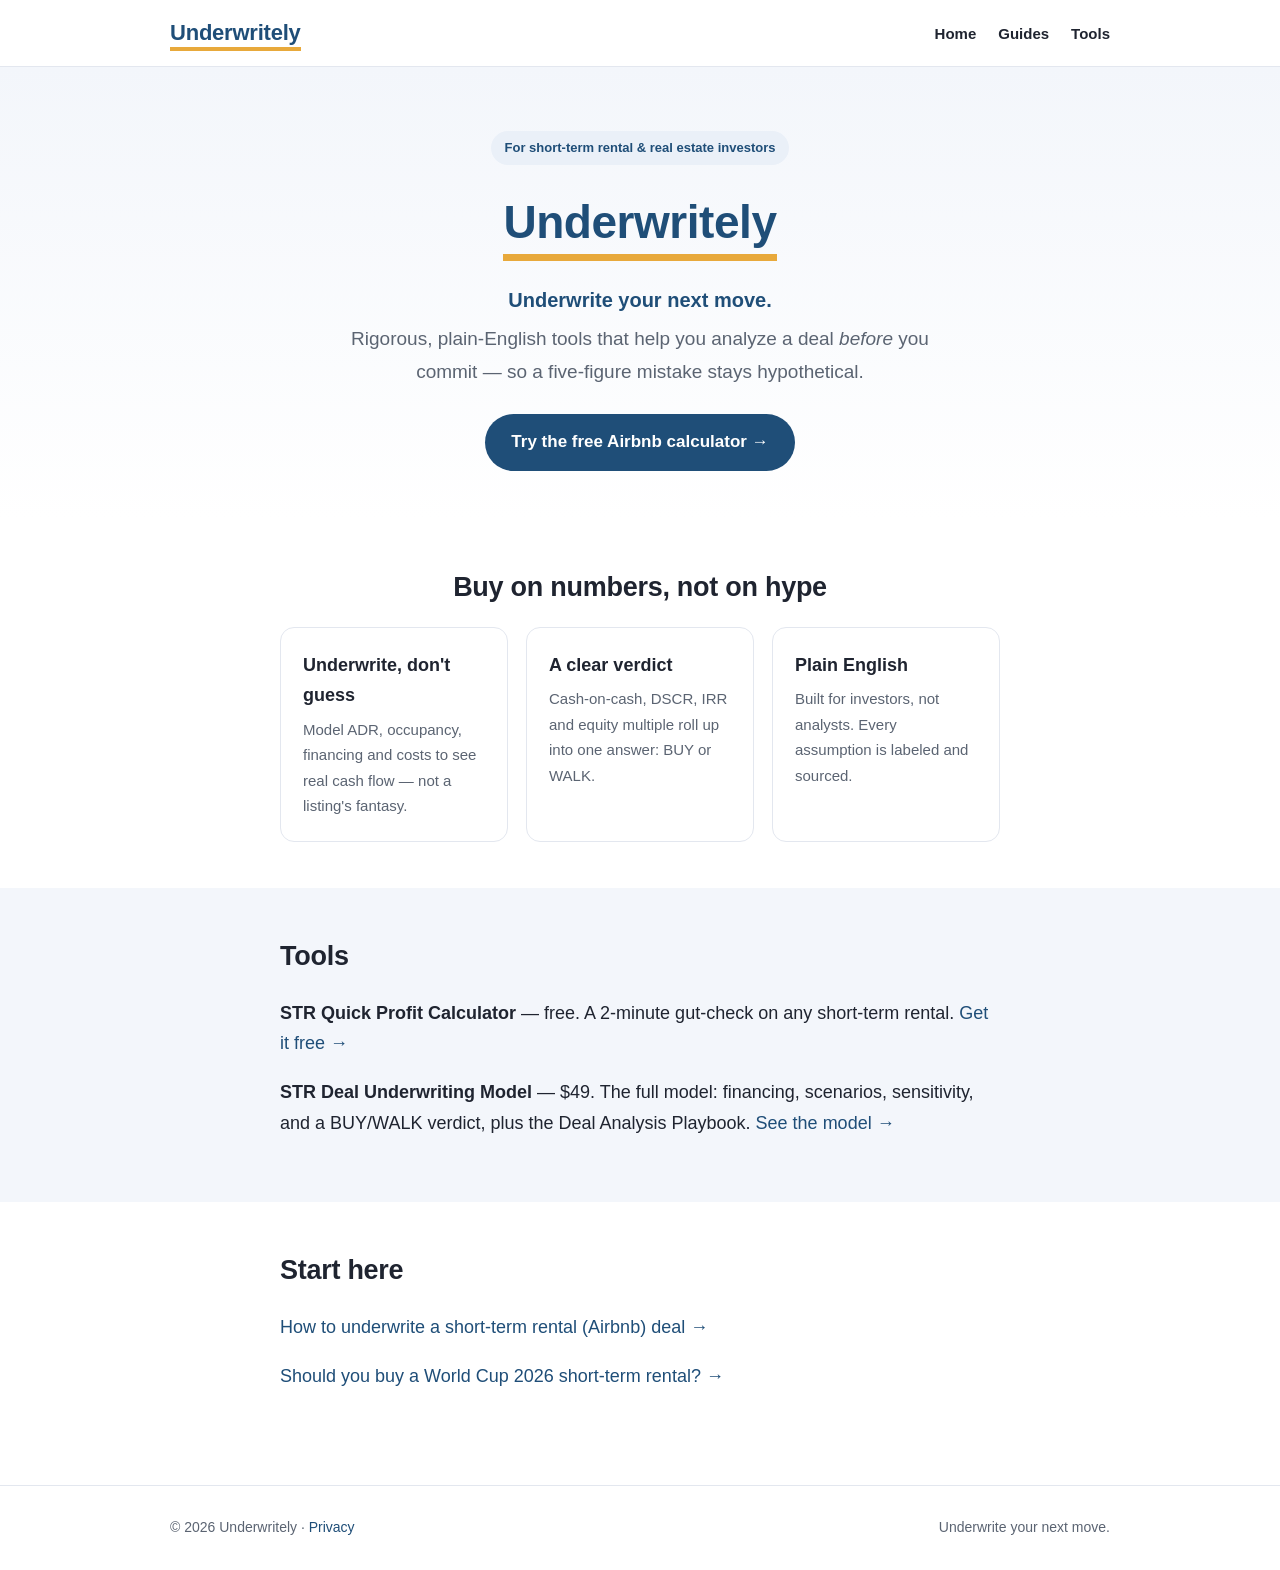
==== index.html @ 03f7e379 "Launch Underwritely site: homepage, 2 STR guides, privacy policy Co-Authored-By: Claude Opus 4.8 <no" ====
<!doctype html>
<html lang="en">
<head>
<meta charset="utf-8">
<meta name="viewport" content="width=device-width,initial-scale=1">
<title>Underwritely — Underwrite Your Next Real Estate Move</title>
<meta name="description" content="Rigorous, plain-English tools that help investors underwrite short-term rental (Airbnb) and real estate deals before they commit — and avoid five-figure mistakes.">
<link rel="canonical" href="https://underwritely.github.io/">
<meta property="og:type" content="website">
<meta property="og:title" content="Underwritely — Underwrite your next move.">
<meta property="og:description" content="Decision-grade analysis tools for short-term rental and real estate investors.">
<meta property="og:url" content="https://underwritely.github.io/">
<meta name="twitter:card" content="summary_large_image">
<link rel="stylesheet" href="assets/style.css">
<script type="application/ld+json">
{"@context":"https://schema.org","@type":"Organization","name":"Underwritely",
"url":"https://underwritely.github.io/","slogan":"Underwrite your next move.",
"description":"Decision-grade analysis tools for short-term rental and real estate investors."}
</script>
</head>
<body>
<header class="site"><div class="wrap">
  <a href="index.html"><span class="brandmark">Underwritely</span></a>
  <nav><a href="index.html">Home</a><a href="#guides">Guides</a><a href="#tools">Tools</a></nav>
</div></header>

<div class="hero"><div class="wrap">
  <span class="pill">For short-term rental & real estate investors</span>
  <div><span class="brandmark">Underwritely</span></div>
  <p class="tag">Underwrite your next move.</p>
  <p class="lead">Rigorous, plain-English tools that help you analyze a deal <em>before</em> you commit — so a five-figure mistake stays hypothetical.</p>
  <a class="btn" href="https://underwritely.gumroad.com/l/STRQuickProfitCalculator">Try the free Airbnb calculator →</a>
</div></div>

<section><div class="wrap">
  <h2 class="center">Buy on numbers, not on hype</h2>
  <div class="grid">
    <div class="card"><h3>Underwrite, don't guess</h3><p>Model ADR, occupancy, financing and costs to see real cash flow — not a listing's fantasy.</p></div>
    <div class="card"><h3>A clear verdict</h3><p>Cash-on-cash, DSCR, IRR and equity multiple roll up into one answer: BUY or WALK.</p></div>
    <div class="card"><h3>Plain English</h3><p>Built for investors, not analysts. Every assumption is labeled and sourced.</p></div>
  </div>
</div></section>

<section id="tools" style="background:var(--soft)"><div class="wrap">
  <h2>Tools</h2>
  <p><strong>STR Quick Profit Calculator</strong> — free. A 2-minute gut-check on any short-term rental. <a href="https://underwritely.gumroad.com/l/STRQuickProfitCalculator">Get it free →</a></p>
  <p><strong>STR Deal Underwriting Model</strong> — $49. The full model: financing, scenarios, sensitivity, and a BUY/WALK verdict, plus the Deal Analysis Playbook. <a href="https://underwritely.gumroad.com/l/STRDealUnderwritingModel">See the model →</a></p>
</div></section>

<section id="guides"><div class="wrap">
  <h2>Start here</h2>
  <p><a href="blog/how-to-underwrite-a-short-term-rental.html">How to underwrite a short-term rental (Airbnb) deal →</a></p>
  <p><a href="blog/should-you-buy-a-world-cup-2026-str.html">Should you buy a World Cup 2026 short-term rental? →</a></p>
</div></section>

<footer class="site"><div class="wrap">
  <span>© 2026 Underwritely · <a href="privacy.html">Privacy</a></span>
  <span>Underwrite your next move.</span>
</div></footer>
</body>
</html>
---- assets/style.css ----
:root{
  --navy:#1F4E78; --navy-dark:#163A5A; --gold:#E8A93B; --ink:#1F2430;
  --muted:#5B6472; --line:#E3E7EF; --bg:#FFFFFF; --soft:#F3F6FB;
  --radius:14px; --wrap:760px;
}
*{box-sizing:border-box}
html{scroll-behavior:smooth}
body{margin:0;color:var(--ink);background:var(--bg);
  font-family:-apple-system,BlinkMacSystemFont,"Segoe UI","Helvetica Neue",Arial,sans-serif;
  line-height:1.7;font-size:18px;-webkit-font-smoothing:antialiased}
a{color:var(--navy);text-decoration:none}
a:hover{text-decoration:underline}
.wrap{max-width:var(--wrap);margin:0 auto;padding:0 20px}
header.site{border-bottom:1px solid var(--line);background:#fff;position:sticky;top:0;z-index:10}
header.site .wrap{display:flex;align-items:center;justify-content:space-between;height:66px;max-width:980px}
header.site img{height:38px;display:block}
.brandmark{font-weight:800;font-size:22px;color:var(--navy);letter-spacing:-.01em;border-bottom:4px solid var(--gold);padding-bottom:2px}
nav a{color:var(--ink);font-weight:600;font-size:15px;margin-left:22px}
.hero{background:linear-gradient(180deg,var(--soft),#fff);padding:64px 0 48px;text-align:center}
.hero .brandmark{font-size:46px;border-bottom-width:7px;padding-bottom:6px}
.hero p.tag{font-size:20px;color:var(--navy);font-weight:600;margin:22px 0 6px}
.hero p.lead{font-size:19px;color:var(--muted);max-width:620px;margin:0 auto 26px}
.btn{display:inline-block;background:var(--navy);color:#fff;font-weight:700;padding:14px 26px;border-radius:999px;font-size:17px}
.btn:hover{background:var(--navy-dark);text-decoration:none}
.btn.gold{background:var(--gold);color:var(--navy)}
.pill{display:inline-block;background:#EAF0F8;color:var(--navy);font-weight:700;font-size:13px;padding:6px 14px;border-radius:999px;margin-bottom:18px}
section{padding:46px 0}
h2{font-size:27px;letter-spacing:-.01em;margin:0 0 16px}
h3{font-size:20px;margin:26px 0 8px}
.grid{display:grid;grid-template-columns:repeat(3,1fr);gap:18px;margin-top:8px}
.card{border:1px solid var(--line);border-radius:var(--radius);padding:22px;background:#fff}
.card h3{margin:0 0 6px;font-size:18px}
.card p{margin:0;color:var(--muted);font-size:15px}
.center{text-align:center}
table{border-collapse:collapse;width:100%;margin:18px 0;font-size:16px}
th,td{border:1px solid var(--line);padding:10px 12px;text-align:left;vertical-align:top}
th{background:var(--soft)}
blockquote{border-left:4px solid var(--gold);margin:20px 0;padding:6px 18px;color:var(--muted);background:var(--soft)}
.cta{background:var(--soft);border:1px solid var(--line);border-radius:var(--radius);padding:30px;text-align:center;margin:34px 0}
.cta h2{margin-top:0}
article.post{padding:40px 0 10px}
article.post h1{font-size:33px;line-height:1.22;letter-spacing:-.02em;margin:0 0 10px}
.meta{color:var(--muted);font-size:15px;margin-bottom:26px}
article.post p,article.post li{font-size:18px}
article.post ul,article.post ol{padding-left:22px}
footer.site{border-top:1px solid var(--line);color:var(--muted);font-size:14px;padding:30px 0;margin-top:30px}
footer.site .wrap{max-width:980px;display:flex;justify-content:space-between;flex-wrap:wrap;gap:10px}
@media(max-width:680px){.hero .brandmark{font-size:34px}.grid{grid-template-columns:1fr}body{font-size:17px}nav a{margin-left:14px;font-size:14px}}
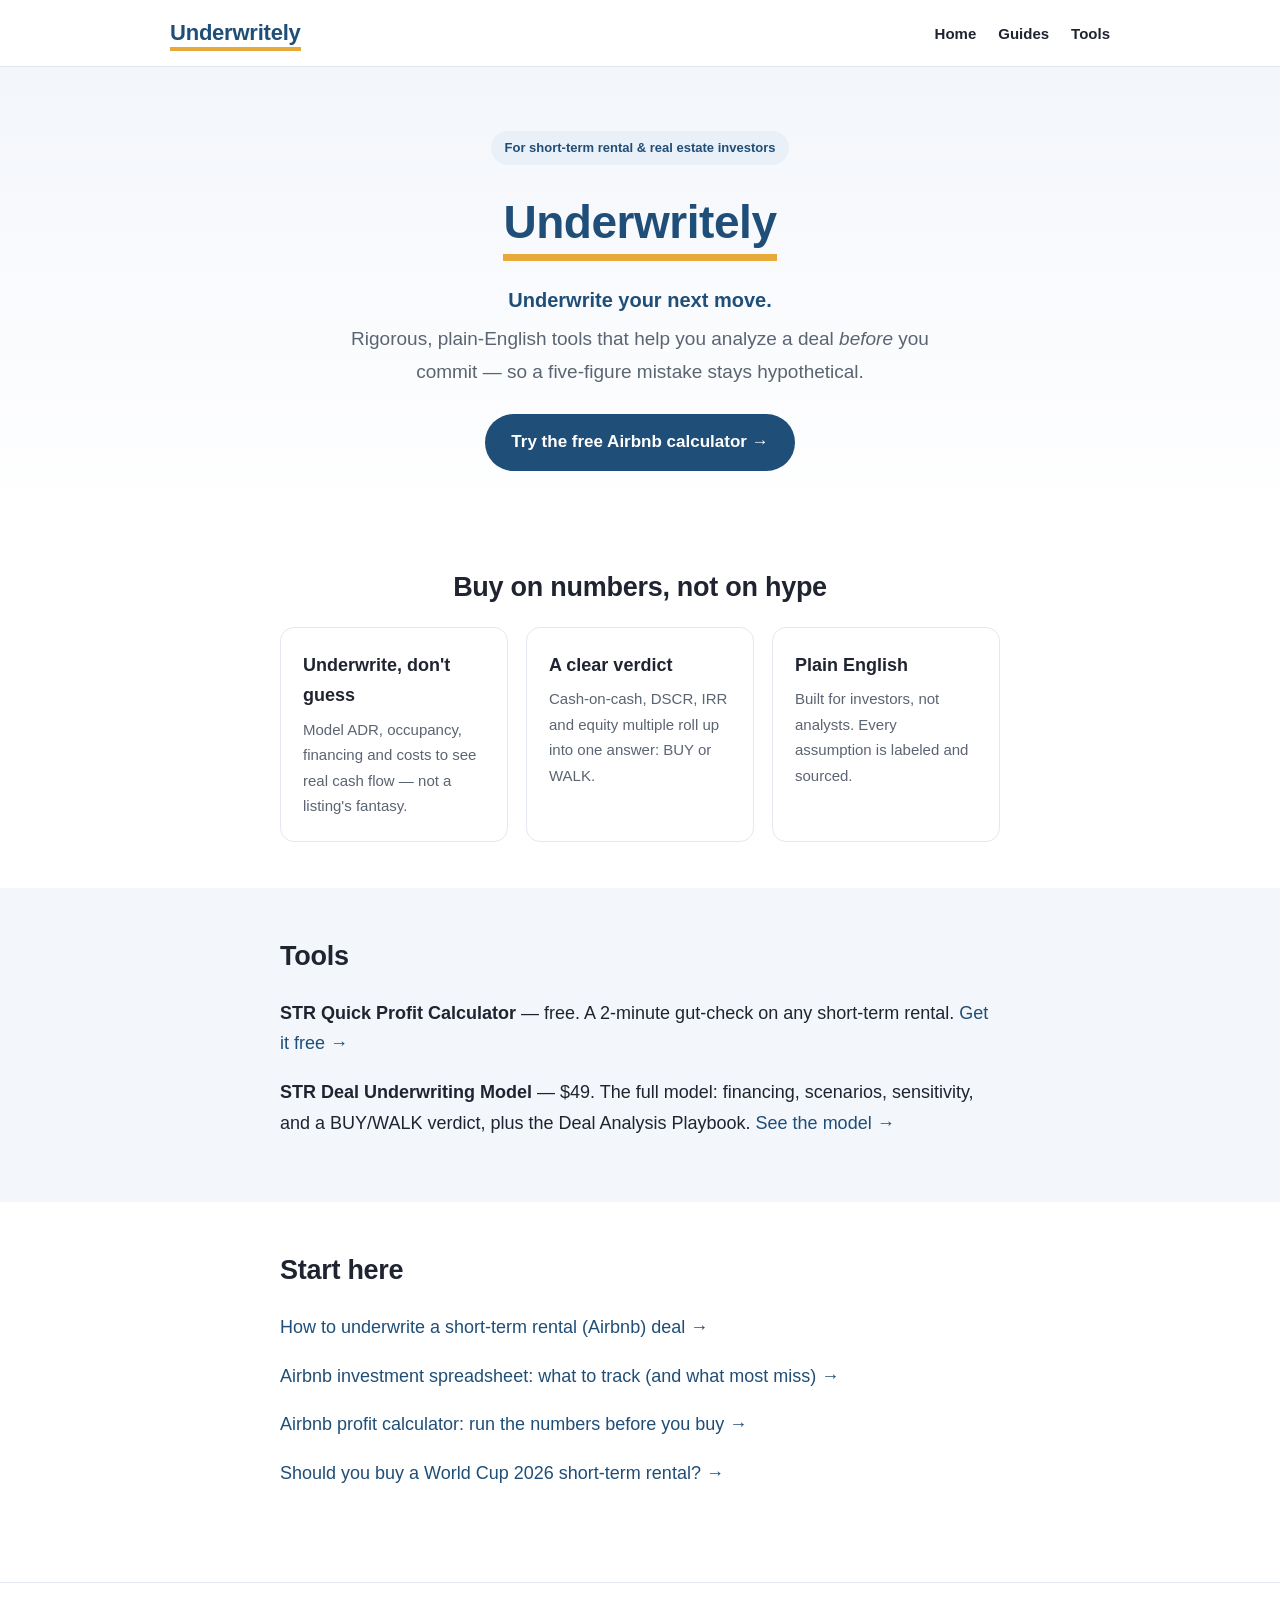
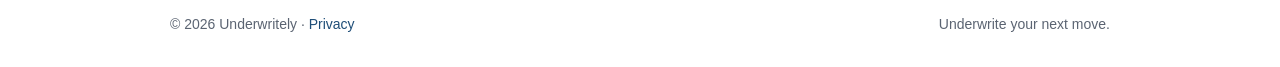
==== commit d99e1d0b: "Add 2 SEO guides: Airbnb investment spreadsheet + profit calculator" ====
--- a/index.html
+++ b/index.html
@@ -1,6 +1,7 @@
 <!doctype html>
 <html lang="en">
 <head>
+<meta name="p:domain_verify" content="285584bf2286c1b58783ba7874ae3edc"/>
 <meta charset="utf-8">
 <meta name="viewport" content="width=device-width,initial-scale=1">
 <title>Underwritely — Underwrite Your Next Real Estate Move</title>
@@ -50,6 +51,8 @@
 <section id="guides"><div class="wrap">
   <h2>Start here</h2>
   <p><a href="blog/how-to-underwrite-a-short-term-rental.html">How to underwrite a short-term rental (Airbnb) deal →</a></p>
+  <p><a href="blog/airbnb-investment-spreadsheet-what-to-track.html">Airbnb investment spreadsheet: what to track (and what most miss) →</a></p>
+  <p><a href="blog/airbnb-profit-calculator.html">Airbnb profit calculator: run the numbers before you buy →</a></p>
   <p><a href="blog/should-you-buy-a-world-cup-2026-str.html">Should you buy a World Cup 2026 short-term rental? →</a></p>
 </div></section>
 
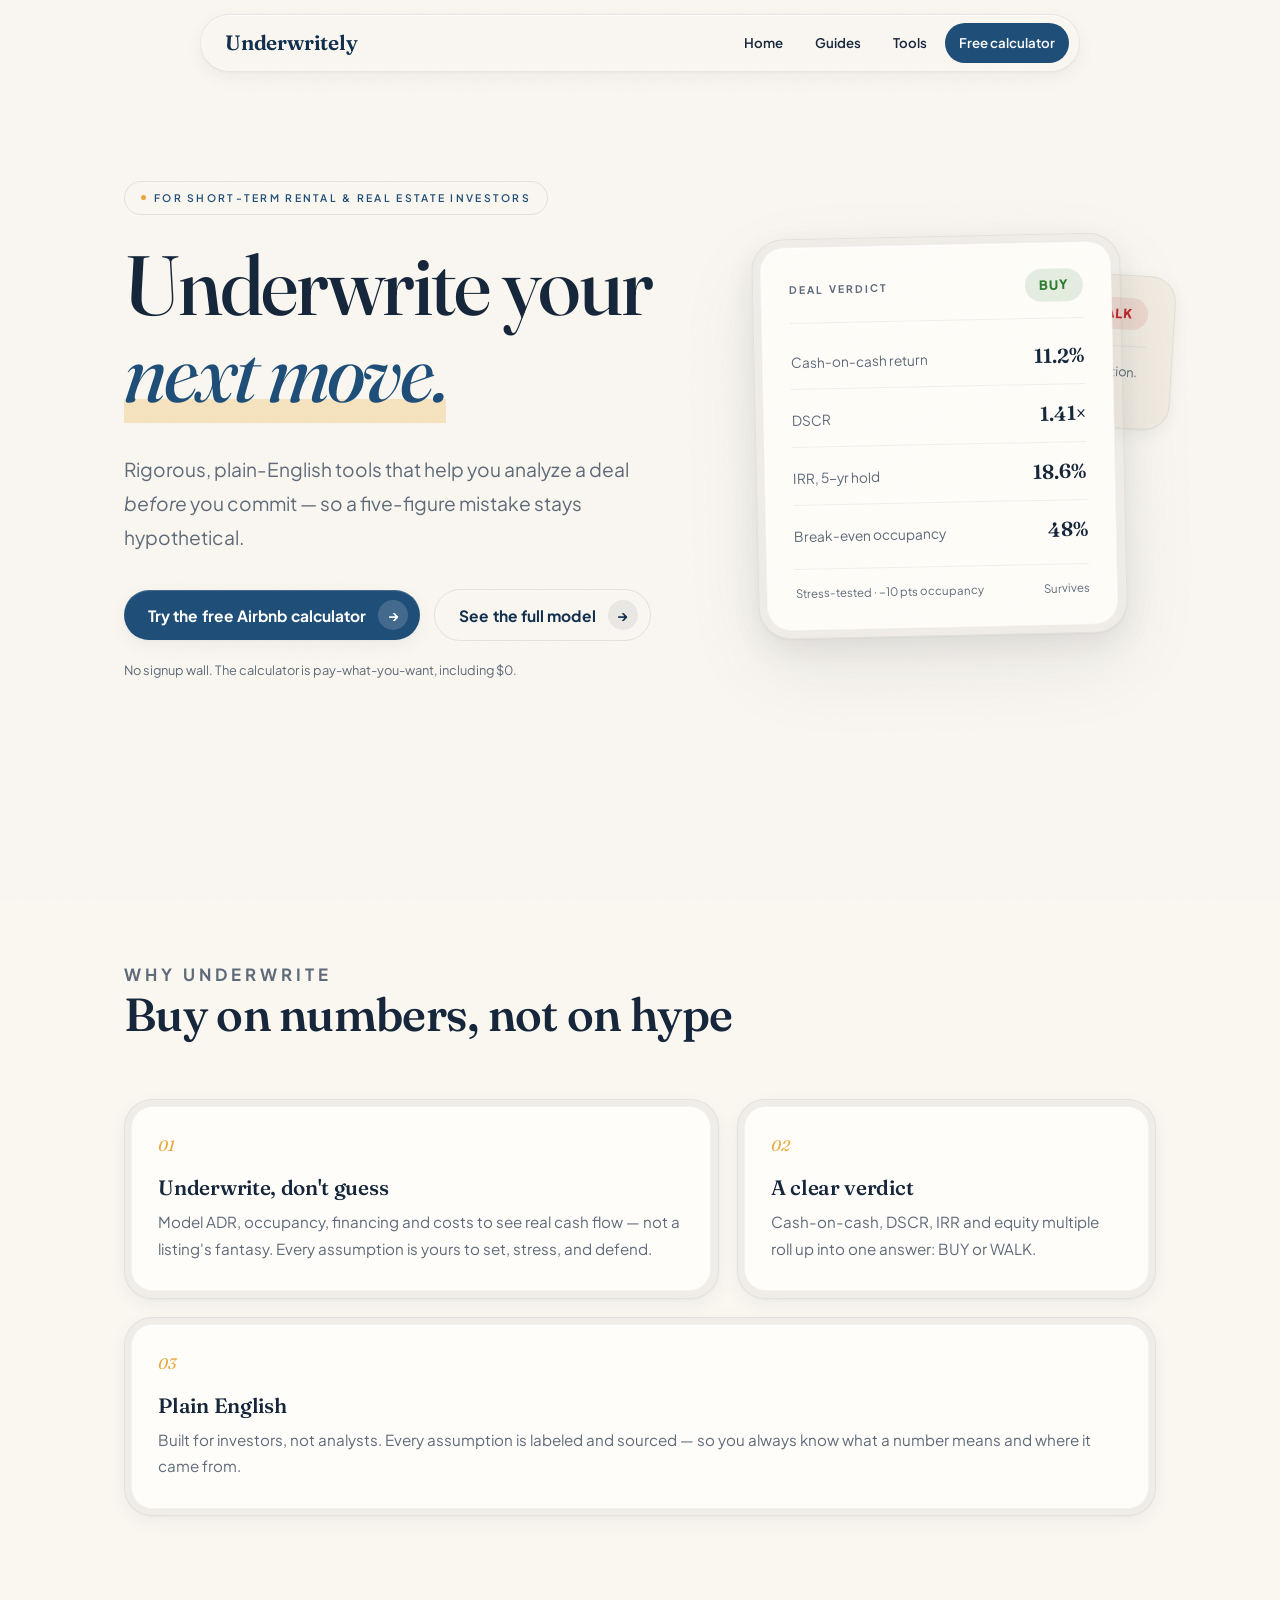
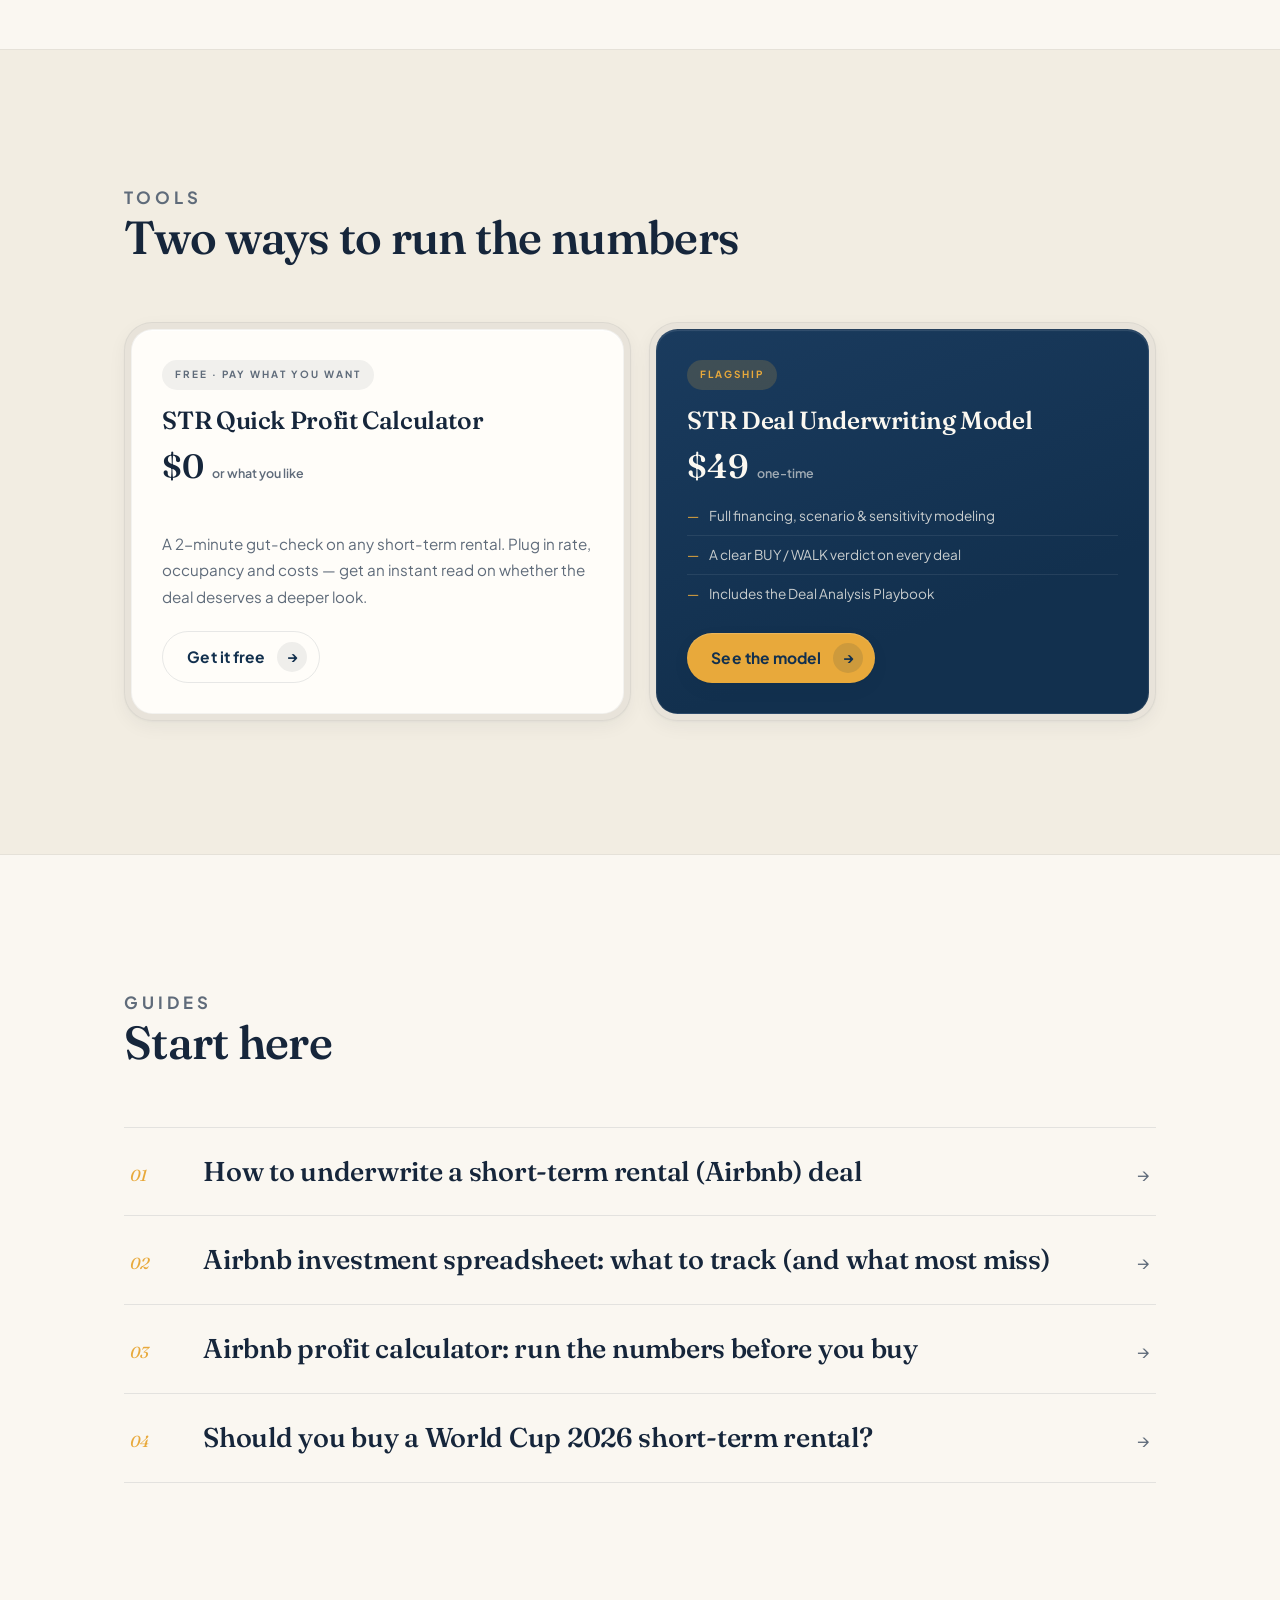
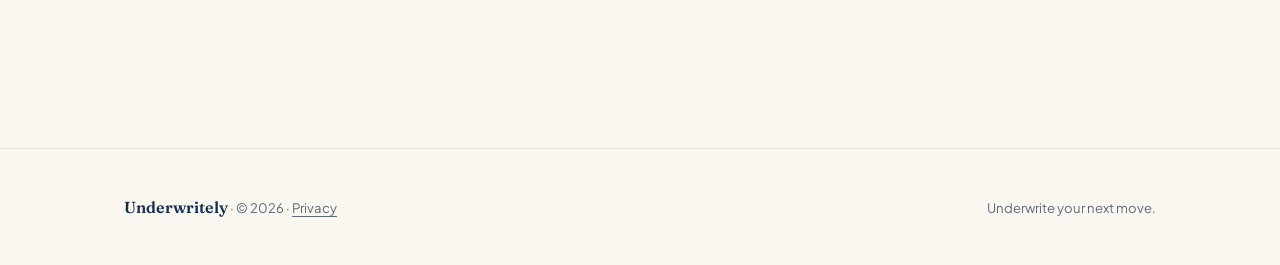
==== commit a67487ff: "feat: redesign site with editorial luxury design system - Rewrite shared stylesheet: Fraunces/Plus J" ====
--- a/index.html
+++ b/index.html
@@ -12,7 +12,11 @@
 <meta property="og:description" content="Decision-grade analysis tools for short-term rental and real estate investors.">
 <meta property="og:url" content="https://underwritely.github.io/">
 <meta name="twitter:card" content="summary_large_image">
+<link rel="preconnect" href="https://fonts.googleapis.com">
+<link rel="preconnect" href="https://fonts.gstatic.com" crossorigin>
+<link href="https://fonts.googleapis.com/css2?family=Fraunces:ital,opsz,wght@0,9..144,400..700;1,9..144,400..700&family=Plus+Jakarta+Sans:wght@400..800&display=swap" rel="stylesheet">
 <link rel="stylesheet" href="assets/style.css">
+<script>document.documentElement.classList.add('js')</script>
 <script type="application/ld+json">
 {"@context":"https://schema.org","@type":"Organization","name":"Underwritely",
 "url":"https://underwritely.github.io/","slogan":"Underwrite your next move.",
@@ -22,43 +26,146 @@
 <body>
 <header class="site"><div class="wrap">
   <a href="index.html"><span class="brandmark">Underwritely</span></a>
-  <nav><a href="index.html">Home</a><a href="#guides">Guides</a><a href="#tools">Tools</a></nav>
+  <nav>
+    <a href="index.html">Home</a>
+    <a href="#guides">Guides</a>
+    <a href="#tools">Tools</a>
+    <a class="nav-cta" href="https://underwritely.gumroad.com/l/STRQuickProfitCalculator">Free calculator</a>
+  </nav>
 </div></header>
 
-<div class="hero"><div class="wrap">
-  <span class="pill">For short-term rental & real estate investors</span>
-  <div><span class="brandmark">Underwritely</span></div>
-  <p class="tag">Underwrite your next move.</p>
-  <p class="lead">Rigorous, plain-English tools that help you analyze a deal <em>before</em> you commit — so a five-figure mistake stays hypothetical.</p>
-  <a class="btn" href="https://underwritely.gumroad.com/l/STRQuickProfitCalculator">Try the free Airbnb calculator →</a>
-</div></div>
+<main>
+<section class="hero" aria-labelledby="hero-heading"><div class="wrap">
+  <div class="hero-split">
+    <div>
+      <span class="pill reveal">For short-term rental &amp; real estate investors</span>
+      <h1 id="hero-heading" class="reveal" style="--reveal-delay:.08s">Underwrite your <span class="accent">next move.</span></h1>
+      <p class="lead reveal" style="--reveal-delay:.16s">Rigorous, plain-English tools that help you analyze a deal <em>before</em> you commit — so a five-figure mistake stays hypothetical.</p>
+      <div class="hero-actions reveal" style="--reveal-delay:.24s">
+        <a class="btn" href="https://underwritely.gumroad.com/l/STRQuickProfitCalculator">Try the free Airbnb calculator <span class="btn-ico">→</span></a>
+        <a class="btn ghost" href="https://underwritely.gumroad.com/l/STRDealUnderwritingModel">See the full model <span class="btn-ico">→</span></a>
+      </div>
+      <p class="hero-note reveal" style="--reveal-delay:.3s">No signup wall. The calculator is pay-what-you-want, including $0.</p>
+    </div>
 
-<section><div class="wrap">
-  <h2 class="center">Buy on numbers, not on hype</h2>
-  <div class="grid">
-    <div class="card"><h3>Underwrite, don't guess</h3><p>Model ADR, occupancy, financing and costs to see real cash flow — not a listing's fantasy.</p></div>
-    <div class="card"><h3>A clear verdict</h3><p>Cash-on-cash, DSCR, IRR and equity multiple roll up into one answer: BUY or WALK.</p></div>
-    <div class="card"><h3>Plain English</h3><p>Built for investors, not analysts. Every assumption is labeled and sourced.</p></div>
+    <div class="verdict-stack reveal" style="--reveal-delay:.2s" aria-hidden="true">
+      <div class="verdict-back">
+        <div class="verdict-head"><span>Deal Verdict</span><span class="verdict-chip">WALK</span></div>
+        <p style="margin:14px 0 0">Break-even occupancy above projection. Margin of safety: none.</p>
+      </div>
+      <div class="shell verdict-shell"><div class="core verdict-card">
+        <div class="verdict-head"><span>Deal Verdict</span><span class="verdict-chip">BUY</span></div>
+        <ul class="verdict-metrics">
+          <li><span>Cash-on-cash return</span><strong>11.2%</strong></li>
+          <li><span>DSCR</span><strong>1.41×</strong></li>
+          <li><span>IRR, 5-yr hold</span><strong>18.6%</strong></li>
+          <li><span>Break-even occupancy</span><strong>48%</strong></li>
+        </ul>
+        <div class="verdict-foot"><span>Stress-tested · −10 pts occupancy</span><span>Survives</span></div>
+      </div></div>
+    </div>
   </div>
 </div></section>
 
-<section id="tools" style="background:var(--soft)"><div class="wrap">
-  <h2>Tools</h2>
-  <p><strong>STR Quick Profit Calculator</strong> — free. A 2-minute gut-check on any short-term rental. <a href="https://underwritely.gumroad.com/l/STRQuickProfitCalculator">Get it free →</a></p>
-  <p><strong>STR Deal Underwriting Model</strong> — $49. The full model: financing, scenarios, sensitivity, and a BUY/WALK verdict, plus the Deal Analysis Playbook. <a href="https://underwritely.gumroad.com/l/STRDealUnderwritingModel">See the model →</a></p>
+<section aria-labelledby="why-heading"><div class="wrap">
+  <div class="section-head reveal">
+    <p class="kicker">Why underwrite</p>
+    <h2 id="why-heading">Buy on numbers, not on hype</h2>
+  </div>
+  <div class="grid">
+    <div class="card span-7 reveal"><div class="card-core">
+      <span class="card-no">01</span>
+      <h3>Underwrite, don't guess</h3>
+      <p>Model ADR, occupancy, financing and costs to see real cash flow — not a listing's fantasy. Every assumption is yours to set, stress, and defend.</p>
+    </div></div>
+    <div class="card span-5 reveal" style="--reveal-delay:.1s"><div class="card-core">
+      <span class="card-no">02</span>
+      <h3>A clear verdict</h3>
+      <p>Cash-on-cash, DSCR, IRR and equity multiple roll up into one answer: BUY or WALK.</p>
+    </div></div>
+    <div class="card span-12 reveal" style="--reveal-delay:.15s"><div class="card-core">
+      <span class="card-no">03</span>
+      <h3>Plain English</h3>
+      <p>Built for investors, not analysts. Every assumption is labeled and sourced — so you always know what a number means and where it came from.</p>
+    </div></div>
+  </div>
 </div></section>
 
-<section id="guides"><div class="wrap">
-  <h2>Start here</h2>
-  <p><a href="blog/how-to-underwrite-a-short-term-rental.html">How to underwrite a short-term rental (Airbnb) deal →</a></p>
-  <p><a href="blog/airbnb-investment-spreadsheet-what-to-track.html">Airbnb investment spreadsheet: what to track (and what most miss) →</a></p>
-  <p><a href="blog/airbnb-profit-calculator.html">Airbnb profit calculator: run the numbers before you buy →</a></p>
-  <p><a href="blog/should-you-buy-a-world-cup-2026-str.html">Should you buy a World Cup 2026 short-term rental? →</a></p>
+<section id="tools" class="tools-band" aria-labelledby="tools-heading"><div class="wrap">
+  <div class="section-head reveal">
+    <p class="kicker">Tools</p>
+    <h2 id="tools-heading">Two ways to run the numbers</h2>
+  </div>
+  <div class="tool-grid">
+    <div class="card tool reveal"><div class="card-core">
+      <span class="tool-tag">Free · Pay what you want</span>
+      <h3>STR Quick Profit Calculator</h3>
+      <p class="price">$0<small>or what you like</small></p>
+      <p>A 2-minute gut-check on any short-term rental. Plug in rate, occupancy and costs — get an instant read on whether the deal deserves a deeper look.</p>
+      <a class="btn ghost" href="https://underwritely.gumroad.com/l/STRQuickProfitCalculator">Get it free <span class="btn-ico">→</span></a>
+    </div></div>
+    <div class="card tool flagship reveal" style="--reveal-delay:.1s"><div class="card-core">
+      <span class="tool-tag">Flagship</span>
+      <h3>STR Deal Underwriting Model</h3>
+      <p class="price">$49<small>one-time</small></p>
+      <ul class="tool-list">
+        <li>Full financing, scenario &amp; sensitivity modeling</li>
+        <li>A clear BUY / WALK verdict on every deal</li>
+        <li>Includes the Deal Analysis Playbook</li>
+      </ul>
+      <a class="btn gold" href="https://underwritely.gumroad.com/l/STRDealUnderwritingModel">See the model <span class="btn-ico">→</span></a>
+    </div></div>
+  </div>
 </div></section>
 
+<section id="guides" aria-labelledby="guides-heading"><div class="wrap">
+  <div class="section-head reveal">
+    <p class="kicker">Guides</p>
+    <h2 id="guides-heading">Start here</h2>
+  </div>
+  <div class="guide-list reveal">
+    <a href="blog/how-to-underwrite-a-short-term-rental.html">
+      <span class="guide-no">01</span>
+      <span class="guide-title">How to underwrite a short-term rental (Airbnb) deal</span>
+      <span class="guide-arrow">→</span>
+    </a>
+    <a href="blog/airbnb-investment-spreadsheet-what-to-track.html">
+      <span class="guide-no">02</span>
+      <span class="guide-title">Airbnb investment spreadsheet: what to track (and what most miss)</span>
+      <span class="guide-arrow">→</span>
+    </a>
+    <a href="blog/airbnb-profit-calculator.html">
+      <span class="guide-no">03</span>
+      <span class="guide-title">Airbnb profit calculator: run the numbers before you buy</span>
+      <span class="guide-arrow">→</span>
+    </a>
+    <a href="blog/should-you-buy-a-world-cup-2026-str.html">
+      <span class="guide-no">04</span>
+      <span class="guide-title">Should you buy a World Cup 2026 short-term rental?</span>
+      <span class="guide-arrow">→</span>
+    </a>
+  </div>
+</div></section>
+</main>
+
 <footer class="site"><div class="wrap">
-  <span>© 2026 Underwritely · <a href="privacy.html">Privacy</a></span>
+  <span><span class="foot-brand">Underwritely</span> · © 2026 · <a href="privacy.html">Privacy</a></span>
   <span>Underwrite your next move.</span>
 </div></footer>
+
+<script>
+(function(){
+  if(window.matchMedia('(prefers-reduced-motion: reduce)').matches){
+    document.querySelectorAll('.reveal').forEach(function(el){el.classList.add('is-in')});
+    return;
+  }
+  var io=new IntersectionObserver(function(entries){
+    entries.forEach(function(e){
+      if(e.isIntersecting){e.target.classList.add('is-in');io.unobserve(e.target)}
+    });
+  },{threshold:.12,rootMargin:'0px 0px -40px 0px'});
+  document.querySelectorAll('.reveal').forEach(function(el){io.observe(el)});
+})();
+</script>
 </body>
 </html>
--- a/assets/style.css
+++ b/assets/style.css
@@ -1,48 +1,431 @@
+/* ============================================================
+   Underwritely — Editorial Luxury design system
+   Warm paper, high-contrast serif display, navy/gold brand.
+   All legacy class names preserved (blog + privacy compatible).
+   ============================================================ */
+
 :root{
-  --navy:#1F4E78; --navy-dark:#163A5A; --gold:#E8A93B; --ink:#1F2430;
-  --muted:#5B6472; --line:#E3E7EF; --bg:#FFFFFF; --soft:#F3F6FB;
-  --radius:14px; --wrap:760px;
-}
+  /* palette */
+  --paper:#FAF7F1;
+  --paper-deep:#F2EDE2;
+  --ink:#16263B;
+  --navy:#1F4E78;
+  --navy-deep:#12304E;
+  --gold:#E8A93B;
+  --gold-soft:#F6E3BF;
+  --green:#2E7D32;
+  --red:#C62828;
+  --muted:#5F6B7A;
+  --hairline:rgba(22,38,59,.10);
+  --hairline-soft:rgba(22,38,59,.06);
+
+  /* legacy aliases (blog pages reference these) */
+  --soft:var(--paper-deep);
+  --line:var(--hairline);
+  --bg:var(--paper);
+  --navy-dark:var(--navy-deep);
+  --radius:1.25rem;
+
+  /* type */
+  --font-display:"Fraunces",Georgia,"Times New Roman",serif;
+  --font-body:"Plus Jakarta Sans","Avenir Next","Segoe UI",sans-serif;
+  --text-base:clamp(1.0rem,.95rem + .3vw,1.125rem);
+  --text-display:clamp(2.75rem,1.4rem + 5.2vw,5.25rem);
+  --text-h2:clamp(1.9rem,1.3rem + 2.2vw,2.9rem);
+
+  /* rhythm */
+  --space-section:clamp(5rem,3.5rem + 6vw,9rem);
+  --wrap:1080px;
+  --wrap-prose:760px;
+
+  /* motion */
+  --ease-lux:cubic-bezier(.32,.72,0,1);
+  --dur:.7s;
+
+  /* depth — soft diffused, never harsh */
+  --shadow-float:
+    0 1px 2px rgba(22,38,59,.04),
+    0 10px 30px rgba(22,38,59,.07),
+    0 30px 80px rgba(22,38,59,.08);
+  --shadow-rest:
+    0 1px 2px rgba(22,38,59,.03),
+    0 6px 18px rgba(22,38,59,.05);
+}
+
 *{box-sizing:border-box}
 html{scroll-behavior:smooth}
-body{margin:0;color:var(--ink);background:var(--bg);
-  font-family:-apple-system,BlinkMacSystemFont,"Segoe UI","Helvetica Neue",Arial,sans-serif;
-  line-height:1.7;font-size:18px;-webkit-font-smoothing:antialiased}
-a{color:var(--navy);text-decoration:none}
-a:hover{text-decoration:underline}
-.wrap{max-width:var(--wrap);margin:0 auto;padding:0 20px}
-header.site{border-bottom:1px solid var(--line);background:#fff;position:sticky;top:0;z-index:10}
-header.site .wrap{display:flex;align-items:center;justify-content:space-between;height:66px;max-width:980px}
-header.site img{height:38px;display:block}
-.brandmark{font-weight:800;font-size:22px;color:var(--navy);letter-spacing:-.01em;border-bottom:4px solid var(--gold);padding-bottom:2px}
-nav a{color:var(--ink);font-weight:600;font-size:15px;margin-left:22px}
-.hero{background:linear-gradient(180deg,var(--soft),#fff);padding:64px 0 48px;text-align:center}
-.hero .brandmark{font-size:46px;border-bottom-width:7px;padding-bottom:6px}
-.hero p.tag{font-size:20px;color:var(--navy);font-weight:600;margin:22px 0 6px}
-.hero p.lead{font-size:19px;color:var(--muted);max-width:620px;margin:0 auto 26px}
-.btn{display:inline-block;background:var(--navy);color:#fff;font-weight:700;padding:14px 26px;border-radius:999px;font-size:17px}
-.btn:hover{background:var(--navy-dark);text-decoration:none}
-.btn.gold{background:var(--gold);color:var(--navy)}
-.pill{display:inline-block;background:#EAF0F8;color:var(--navy);font-weight:700;font-size:13px;padding:6px 14px;border-radius:999px;margin-bottom:18px}
-section{padding:46px 0}
-h2{font-size:27px;letter-spacing:-.01em;margin:0 0 16px}
-h3{font-size:20px;margin:26px 0 8px}
-.grid{display:grid;grid-template-columns:repeat(3,1fr);gap:18px;margin-top:8px}
-.card{border:1px solid var(--line);border-radius:var(--radius);padding:22px;background:#fff}
-.card h3{margin:0 0 6px;font-size:18px}
-.card p{margin:0;color:var(--muted);font-size:15px}
+body{
+  margin:0;color:var(--ink);background:var(--paper);
+  font-family:var(--font-body);
+  font-size:var(--text-base);line-height:1.75;
+  -webkit-font-smoothing:antialiased;
+  text-rendering:optimizeLegibility;
+}
+
+/* film grain — fixed, non-interactive, above everything */
+body::after{
+  content:"";position:fixed;inset:0;z-index:90;pointer-events:none;
+  opacity:.035;mix-blend-mode:multiply;
+  background-image:url("data:image/svg+xml,%3Csvg xmlns='http://www.w3.org/2000/svg' width='160' height='160'%3E%3Cfilter id='n'%3E%3CfeTurbulence type='fractalNoise' baseFrequency='0.9' numOctaves='2'/%3E%3C/filter%3E%3Crect width='160' height='160' filter='url(%23n)'/%3E%3C/svg%3E");
+}
+
+a{color:var(--navy);text-decoration:none;transition:color var(--dur) var(--ease-lux)}
+a:hover{color:var(--navy-deep)}
+:focus-visible{outline:2px solid var(--gold);outline-offset:3px;border-radius:4px}
+::selection{background:var(--gold-soft);color:var(--ink)}
+
+.wrap{max-width:var(--wrap);margin:0 auto;padding:0 24px}
+
+h1,h2,h3{font-family:var(--font-display);font-weight:560;letter-spacing:-.015em;line-height:1.12;margin:0 0 .6em}
+h2{font-size:var(--text-h2)}
+h3{font-size:1.35rem;line-height:1.3}
+em{font-style:italic}
+code{
+  font-family:ui-monospace,"SF Mono",Menlo,monospace;font-size:.86em;
+  background:var(--paper-deep);border:1px solid var(--hairline-soft);
+  padding:.12em .45em;border-radius:.45em;white-space:nowrap;
+}
+@media(max-width:680px){code{white-space:normal}}
+
+/* ============ floating pill nav (shared across all pages) ============ */
+header.site{
+  position:sticky;top:0;z-index:50;
+  background:transparent;border:0;
+  padding:14px 16px 6px;
+}
+header.site .wrap{
+  display:flex;align-items:center;justify-content:space-between;
+  max-width:880px;height:58px;padding:0 10px 0 24px;
+  background:rgba(250,247,241,.72);
+  backdrop-filter:blur(18px);-webkit-backdrop-filter:blur(18px);
+  border:1px solid rgba(22,38,59,.08);
+  border-radius:999px;
+  box-shadow:var(--shadow-rest), inset 0 1px 1px rgba(255,255,255,.7);
+}
+.brandmark{
+  font-family:var(--font-display);font-weight:620;font-size:1.3rem;
+  color:var(--navy-deep);letter-spacing:-.01em;
+  border:0;padding:0;
+}
+header.site a:has(.brandmark){display:inline-flex;align-items:center}
+nav{display:flex;align-items:center;gap:4px}
+nav a{
+  color:var(--ink);font-weight:600;font-size:.83rem;margin:0;
+  padding:8px 14px;border-radius:999px;
+  transition:background var(--dur) var(--ease-lux),color var(--dur) var(--ease-lux);
+}
+nav a:hover{background:rgba(22,38,59,.06);color:var(--navy-deep)}
+nav a.nav-cta{background:var(--navy);color:#fff}
+nav a.nav-cta:hover{background:var(--navy-deep);color:#fff}
+
+/* ============ buttons — island pills + nested trailing icon ============ */
+.btn{
+  display:inline-flex;align-items:center;gap:12px;
+  background:var(--navy);color:#fff;
+  font-weight:700;font-size:.97rem;letter-spacing:.005em;
+  padding:10px 12px 10px 24px;border-radius:999px;
+  box-shadow:var(--shadow-rest), inset 0 1px 1px rgba(255,255,255,.18);
+  transition:transform var(--dur) var(--ease-lux),background var(--dur) var(--ease-lux),box-shadow var(--dur) var(--ease-lux);
+}
+.btn:hover{background:var(--navy-deep);color:#fff;text-decoration:none;transform:translateY(-1px);box-shadow:var(--shadow-float)}
+.btn:active{transform:scale(.98)}
+.btn .btn-ico{
+  display:inline-flex;align-items:center;justify-content:center;
+  width:30px;height:30px;border-radius:999px;
+  background:rgba(255,255,255,.16);font-size:.9rem;
+  transition:transform var(--dur) var(--ease-lux);
+}
+.btn:hover .btn-ico{transform:translate(2px,-1px) scale(1.06)}
+.btn.gold{background:var(--gold);color:var(--navy-deep)}
+.btn.gold:hover{background:#DD9B25;color:var(--navy-deep)}
+.btn.gold .btn-ico{background:rgba(18,48,78,.12)}
+.btn.ghost{
+  background:transparent;color:var(--navy-deep);
+  border:1px solid var(--hairline);box-shadow:none;
+}
+.btn.ghost:hover{background:rgba(22,38,59,.05);transform:translateY(-1px)}
+.btn.ghost .btn-ico{background:rgba(22,38,59,.07)}
+/* legacy buttons without nested icon (blog CTAs) still read premium */
+.cta .btn{padding:13px 26px}
+
+/* eyebrow tag */
+.pill{
+  display:inline-flex;align-items:center;gap:8px;
+  background:transparent;color:var(--navy);
+  font-weight:600;font-size:.65rem;letter-spacing:.22em;text-transform:uppercase;
+  padding:7px 16px;border-radius:999px;border:1px solid var(--hairline);
+  margin-bottom:26px;
+}
+.pill::before{content:"";width:5px;height:5px;border-radius:99px;background:var(--gold)}
+
+/* ============ sections ============ */
+section{padding:var(--space-section) 0}
 .center{text-align:center}
-table{border-collapse:collapse;width:100%;margin:18px 0;font-size:16px}
-th,td{border:1px solid var(--line);padding:10px 12px;text-align:left;vertical-align:top}
-th{background:var(--soft)}
-blockquote{border-left:4px solid var(--gold);margin:20px 0;padding:6px 18px;color:var(--muted);background:var(--soft)}
-.cta{background:var(--soft);border:1px solid var(--line);border-radius:var(--radius);padding:30px;text-align:center;margin:34px 0}
-.cta h2{margin-top:0}
-article.post{padding:40px 0 10px}
-article.post h1{font-size:33px;line-height:1.22;letter-spacing:-.02em;margin:0 0 10px}
-.meta{color:var(--muted);font-size:15px;margin-bottom:26px}
-article.post p,article.post li{font-size:18px}
-article.post ul,article.post ol{padding-left:22px}
-footer.site{border-top:1px solid var(--line);color:var(--muted);font-size:14px;padding:30px 0;margin-top:30px}
-footer.site .wrap{max-width:980px;display:flex;justify-content:space-between;flex-wrap:wrap;gap:10px}
-@media(max-width:680px){.hero .brandmark{font-size:34px}.grid{grid-template-columns:1fr}body{font-size:17px}nav a{margin-left:14px;font-size:14px}}
+.kicker{
+  font-size:.65rem;letter-spacing:.24em;text-transform:uppercase;
+  font-weight:700;color:var(--muted);margin:0 0 14px;
+}
+.section-head{max-width:620px;margin-bottom:clamp(2.5rem,2rem + 2vw,4rem)}
+.section-head p{color:var(--muted);margin:0;font-size:1.05rem}
+
+/* ============ hero — editorial split ============ */
+.hero{padding:clamp(4rem,3rem + 4vw,7rem) 0 var(--space-section);background:transparent;text-align:left}
+.hero-split{
+  display:grid;grid-template-columns:minmax(0,7fr) minmax(0,5fr);
+  gap:clamp(2.5rem,2rem + 3vw,5rem);align-items:center;
+}
+.hero h1{
+  font-size:var(--text-display);font-weight:480;line-height:1.04;
+  letter-spacing:-.025em;margin:0 0 .45em;
+}
+.hero h1 .accent{
+  font-style:italic;font-weight:430;color:var(--navy);
+  background:linear-gradient(0deg,var(--gold-soft) 0 .28em,transparent .28em);
+}
+.hero .lead{
+  font-size:clamp(1.05rem,1rem + .4vw,1.2rem);color:var(--muted);
+  max-width:34em;margin:0 0 2.2rem;
+}
+.hero-actions{display:flex;flex-wrap:wrap;gap:14px;align-items:center}
+.hero-note{font-size:.8rem;color:var(--muted);margin-top:18px}
+
+/* verdict card stack (hero visual) */
+.verdict-stack{position:relative;min-height:380px}
+.verdict-back{
+  position:absolute;inset:8% -4% auto auto;width:78%;
+  transform:rotate(3.5deg);
+  background:var(--paper-deep);border:1px solid var(--hairline-soft);
+  border-radius:1.6rem;padding:22px 26px;
+  box-shadow:var(--shadow-rest);
+  color:var(--muted);font-size:.8rem;
+}
+.verdict-back .verdict-chip{background:rgba(198,40,40,.1);color:var(--red)}
+/* double-bezel: outer shell */
+.shell{
+  background:rgba(22,38,59,.045);
+  border:1px solid var(--hairline-soft);
+  border-radius:2rem;padding:.45rem;
+  box-shadow:var(--shadow-float);
+}
+.shell>.core{
+  background:#FFFDF9;
+  border:1px solid rgba(22,38,59,.05);
+  border-radius:calc(2rem - .45rem);
+  box-shadow:inset 0 1px 1px rgba(255,255,255,.9);
+}
+.verdict-shell{position:relative;width:92%;transform:rotate(-1.2deg)}
+.verdict-card{padding:26px 28px}
+.verdict-head{
+  display:flex;align-items:center;justify-content:space-between;
+  padding-bottom:16px;border-bottom:1px solid var(--hairline-soft);
+}
+.verdict-head span:first-child{
+  font-size:.65rem;letter-spacing:.2em;text-transform:uppercase;font-weight:700;color:var(--muted);
+}
+.verdict-chip{
+  font-weight:800;font-size:.8rem;letter-spacing:.08em;
+  background:rgba(46,125,50,.12);color:var(--green);
+  padding:5px 14px;border-radius:999px;
+}
+.verdict-metrics{list-style:none;margin:0;padding:8px 0 0}
+.verdict-metrics li{
+  display:flex;align-items:baseline;justify-content:space-between;
+  padding:11px 0;border-bottom:1px solid var(--hairline-soft);
+  font-size:.86rem;color:var(--muted);
+}
+.verdict-metrics li:last-child{border-bottom:0}
+.verdict-metrics strong{
+  font-family:var(--font-display);font-size:1.25rem;font-weight:600;color:var(--ink);
+  font-variant-numeric:tabular-nums;
+}
+.verdict-foot{
+  margin-top:6px;padding-top:14px;border-top:1px solid var(--hairline-soft);
+  font-size:.72rem;color:var(--muted);display:flex;justify-content:space-between;
+}
+
+/* ============ bento feature grid ============ */
+.grid{
+  display:grid;grid-template-columns:repeat(12,1fr);
+  gap:18px;margin-top:8px;
+}
+.card{
+  grid-column:span 4;
+  background:rgba(22,38,59,.045);
+  border:1px solid var(--hairline-soft);
+  border-radius:1.75rem;padding:.4rem;
+  box-shadow:var(--shadow-rest);
+  transition:transform var(--dur) var(--ease-lux),box-shadow var(--dur) var(--ease-lux);
+}
+.card:hover{transform:translateY(-4px);box-shadow:var(--shadow-float)}
+.card-core{
+  background:#FFFDF9;border:1px solid rgba(22,38,59,.05);
+  border-radius:calc(1.75rem - .4rem);
+  box-shadow:inset 0 1px 1px rgba(255,255,255,.9);
+  padding:26px 26px 28px;height:100%;
+}
+.card.span-7{grid-column:span 7}
+.card.span-5{grid-column:span 5}
+.card.span-12{grid-column:span 12}
+.card .card-no{
+  font-family:var(--font-display);font-style:italic;font-weight:430;
+  font-size:.95rem;color:var(--gold);display:block;margin-bottom:14px;
+}
+.card h3{margin:0 0 8px;font-size:1.3rem}
+.card p{margin:0;color:var(--muted);font-size:.95rem}
+/* legacy 3-card fallback (if .card used without core wrapper) */
+.card>h3:first-child{padding:20px 22px 0}
+.card>h3:first-child~p{padding:0 22px 22px}
+
+/* ============ tools / product cards ============ */
+.tools-band{background:var(--paper-deep);border-top:1px solid var(--hairline-soft);border-bottom:1px solid var(--hairline-soft)}
+.tool-grid{display:grid;grid-template-columns:repeat(12,1fr);gap:18px}
+.tool{grid-column:span 6}
+.tool .card-core{display:flex;flex-direction:column;gap:14px;padding:30px}
+.tool-tag{
+  align-self:flex-start;font-size:.62rem;letter-spacing:.2em;text-transform:uppercase;
+  font-weight:700;padding:6px 13px;border-radius:999px;
+  background:rgba(22,38,59,.06);color:var(--muted);
+}
+.tool h3{margin:0;font-size:1.55rem}
+.tool .price{
+  font-family:var(--font-display);font-size:2.1rem;font-weight:560;
+  color:var(--ink);line-height:1;
+}
+.tool .price small{font-family:var(--font-body);font-size:.78rem;font-weight:600;color:var(--muted);margin-left:8px}
+.tool p{margin:0;color:var(--muted);font-size:.95rem;flex:1}
+.tool .btn{align-self:flex-start;margin-top:6px}
+/* flagship — deep navy core */
+.tool.flagship .card-core{
+  background:linear-gradient(160deg,#1A3B5E 0%,var(--navy-deep) 70%);
+  border-color:rgba(255,255,255,.08);
+  box-shadow:inset 0 1px 1px rgba(255,255,255,.12);
+}
+.tool.flagship h3,.tool.flagship .price{color:#FBF8F1}
+.tool.flagship p{color:rgba(251,248,241,.72)}
+.tool.flagship .price small{color:rgba(251,248,241,.6)}
+.tool.flagship .tool-tag{background:rgba(232,169,59,.18);color:var(--gold)}
+.tool-list{list-style:none;margin:0;padding:0;font-size:.85rem;color:rgba(251,248,241,.78)}
+.tool-list li{padding:7px 0;border-bottom:1px solid rgba(255,255,255,.08);display:flex;gap:10px}
+.tool-list li:last-child{border-bottom:0}
+.tool-list li::before{content:"—";color:var(--gold)}
+
+/* ============ guides — editorial index ============ */
+.guide-list{border-top:1px solid var(--hairline)}
+.guide-list a{
+  display:flex;align-items:baseline;gap:clamp(16px,3vw,38px);
+  padding:26px 6px;border-bottom:1px solid var(--hairline);
+  color:var(--ink);
+  transition:padding var(--dur) var(--ease-lux),background var(--dur) var(--ease-lux);
+}
+.guide-list a:hover{background:rgba(22,38,59,.025);padding-left:14px}
+.guide-no{
+  font-family:var(--font-display);font-style:italic;font-weight:430;
+  color:var(--gold);font-size:1rem;min-width:2.2em;
+}
+.guide-title{
+  font-family:var(--font-display);font-weight:540;
+  font-size:clamp(1.15rem,1rem + 1vw,1.7rem);line-height:1.25;flex:1;
+  letter-spacing:-.01em;
+}
+.guide-arrow{
+  font-size:1.1rem;color:var(--muted);
+  transition:transform var(--dur) var(--ease-lux),color var(--dur) var(--ease-lux);
+}
+.guide-list a:hover .guide-arrow{transform:translateX(6px);color:var(--navy)}
+
+/* ============ article / blog pages ============ */
+article.post{padding:clamp(3rem,2rem + 3vw,5rem) 0 10px;max-width:var(--wrap-prose);margin:0 auto}
+article.post h1{
+  font-size:clamp(2.1rem,1.4rem + 3vw,3.4rem);font-weight:520;
+  line-height:1.1;letter-spacing:-.02em;margin:0 0 14px;
+}
+article.post h2{font-size:clamp(1.5rem,1.2rem + 1.4vw,2.1rem);margin-top:2.2em}
+.meta{
+  color:var(--muted);font-size:.78rem;font-weight:600;
+  letter-spacing:.14em;text-transform:uppercase;margin-bottom:34px;
+}
+article.post p,article.post li{font-size:1.05rem;color:#2B3A4E}
+article.post ul,article.post ol{padding-left:24px}
+article.post li{margin-bottom:.4em}
+article.post strong{color:var(--ink)}
+
+/* tables — hairline rows, no boxed grid */
+table{border-collapse:collapse;width:100%;margin:26px 0;font-size:.93rem}
+th,td{border:0;border-bottom:1px solid var(--hairline);padding:13px 14px;text-align:left;vertical-align:top}
+th{
+  background:transparent;font-size:.68rem;letter-spacing:.16em;
+  text-transform:uppercase;color:var(--muted);font-weight:700;
+  border-bottom:1px solid var(--ink);
+}
+tr:hover td{background:rgba(22,38,59,.02)}
+
+/* pull-quote */
+blockquote{
+  border:0;margin:2.4em 0;padding:0 0 0 26px;
+  border-left:2px solid var(--gold);background:transparent;
+  font-family:var(--font-display);font-style:italic;font-weight:460;
+  font-size:1.25rem;line-height:1.5;color:var(--navy-deep);
+}
+
+/* CTA band (blog) — double-bezel via offset outline */
+.cta{
+  background:#FFFDF9;border:1px solid rgba(22,38,59,.05);
+  border-radius:1.75rem;padding:clamp(28px,4vw,44px);
+  text-align:center;margin:54px 0 34px;
+  outline:1px solid var(--hairline-soft);outline-offset:6px;
+  box-shadow:var(--shadow-rest), inset 0 1px 1px rgba(255,255,255,.9);
+}
+.cta h2{margin-top:0;font-size:1.7rem}
+.cta p{color:var(--muted)}
+.cta p:last-child{display:flex;flex-wrap:wrap;gap:12px;justify-content:center;margin-bottom:0}
+
+/* ============ footer ============ */
+footer.site{
+  border-top:1px solid var(--hairline);color:var(--muted);font-size:.82rem;
+  padding:44px 0;margin-top:var(--space-section);background:transparent;
+}
+footer.site .wrap{
+  max-width:var(--wrap);display:flex;justify-content:space-between;
+  align-items:baseline;flex-wrap:wrap;gap:12px;
+}
+footer.site .foot-brand{font-family:var(--font-display);font-weight:600;font-size:1rem;color:var(--navy-deep)}
+footer.site a{color:var(--muted);text-decoration:underline;text-underline-offset:3px}
+footer.site a:hover{color:var(--navy)}
+
+/* ============ scroll reveal (progressive enhancement) ============ */
+html.js .reveal{
+  opacity:0;transform:translateY(28px);filter:blur(6px);
+  transition:opacity .9s var(--ease-lux),transform .9s var(--ease-lux),filter .9s var(--ease-lux);
+  transition-delay:var(--reveal-delay,0s);
+  will-change:transform,opacity;
+}
+html.js .reveal.is-in{opacity:1;transform:none;filter:none;will-change:auto}
+
+/* ============ responsive ============ */
+@media(max-width:880px){
+  .hero-split{grid-template-columns:1fr;gap:3rem}
+  .verdict-stack{max-width:440px}
+  .card,.card.span-7,.card.span-5,.card.span-12{grid-column:span 12}
+  .tool{grid-column:span 12}
+  nav a{padding:8px 10px;font-size:.78rem}
+}
+@media(max-width:680px){
+  .wrap{padding:0 18px}
+  header.site{padding:10px 10px 4px}
+  header.site .wrap{height:52px;padding:0 8px 0 18px}
+  .brandmark{font-size:1.12rem}
+  nav a.nav-cta{display:none}
+  .hero-actions .btn{width:100%;justify-content:space-between}
+  .verdict-stack{min-height:0}
+  .verdict-back{display:none}
+  .verdict-shell{width:100%;transform:none}
+  .guide-list a{gap:14px;padding:20px 2px}
+  footer.site .wrap{flex-direction:column}
+}
+
+/* ============ reduced motion ============ */
+@media(prefers-reduced-motion:reduce){
+  html{scroll-behavior:auto}
+  *,*::before,*::after{transition-duration:.01ms!important;animation-duration:.01ms!important}
+  html.js .reveal{opacity:1;transform:none;filter:none}
+}
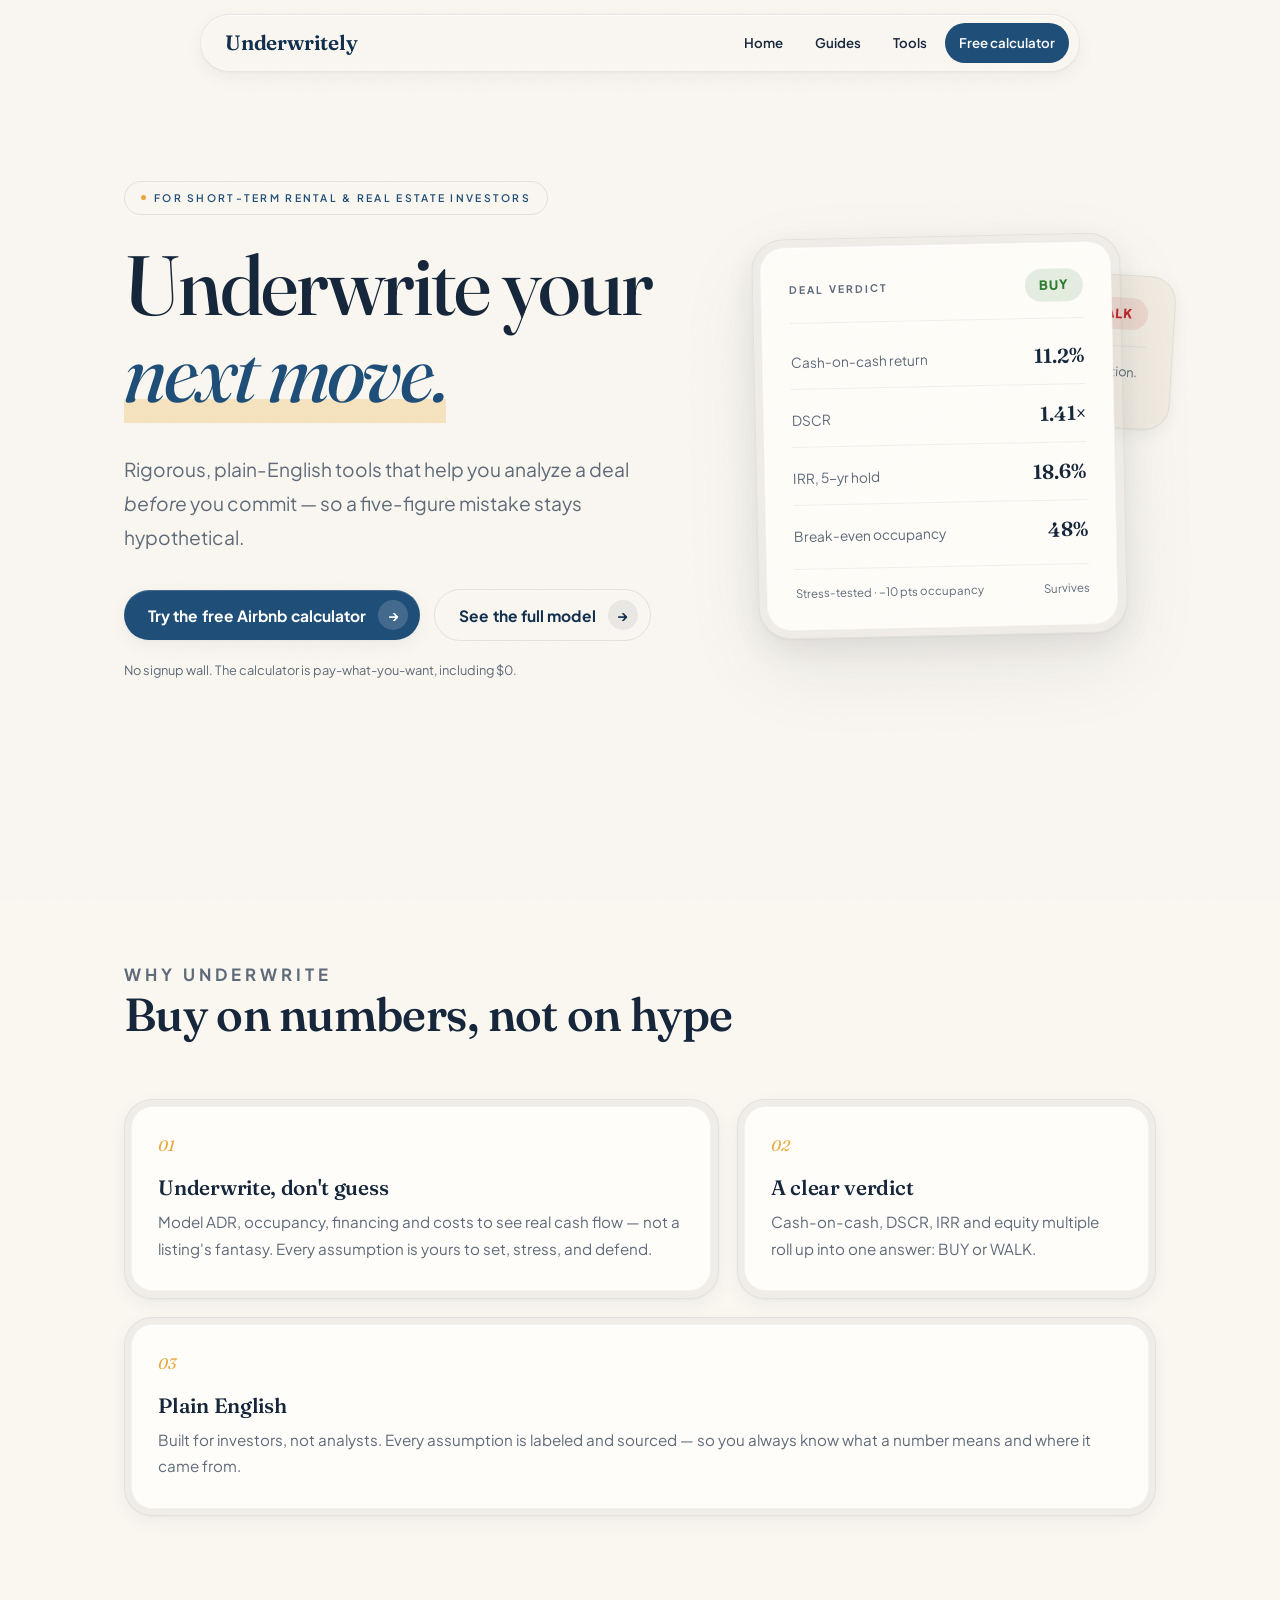
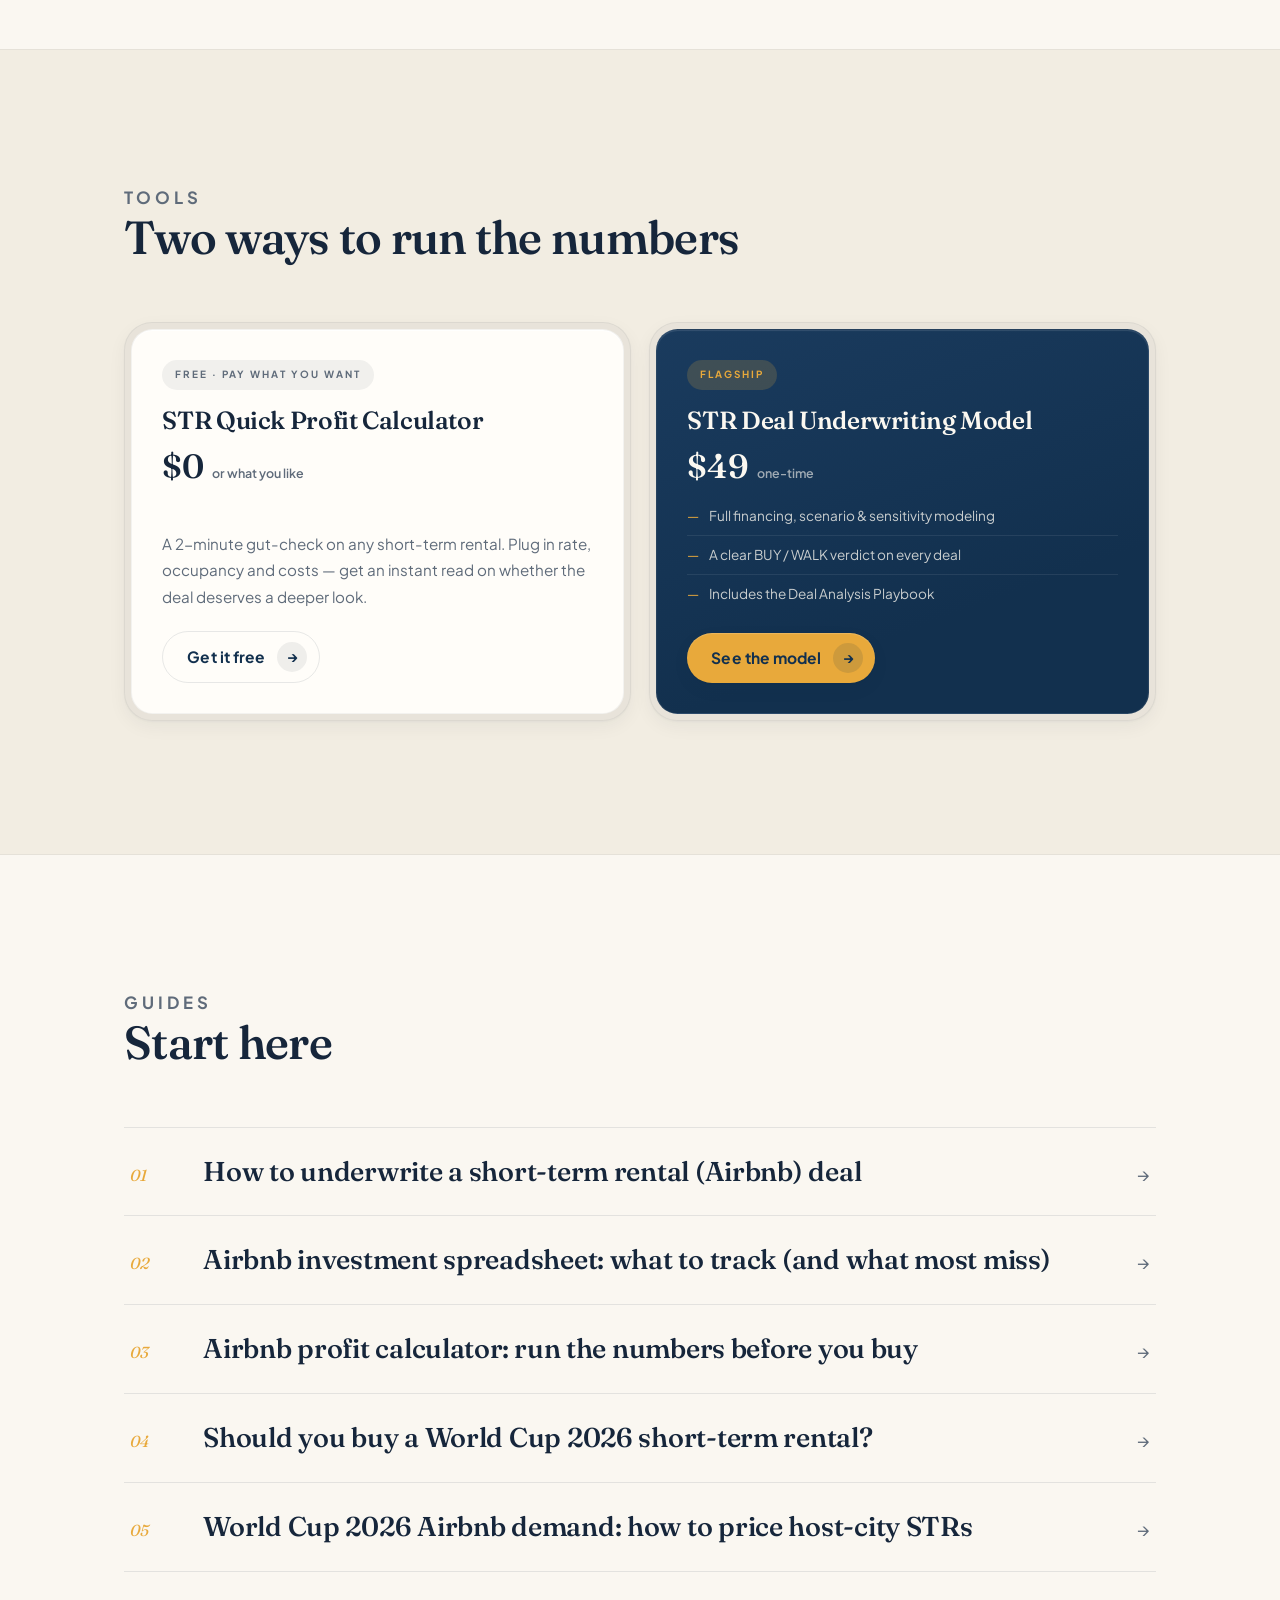
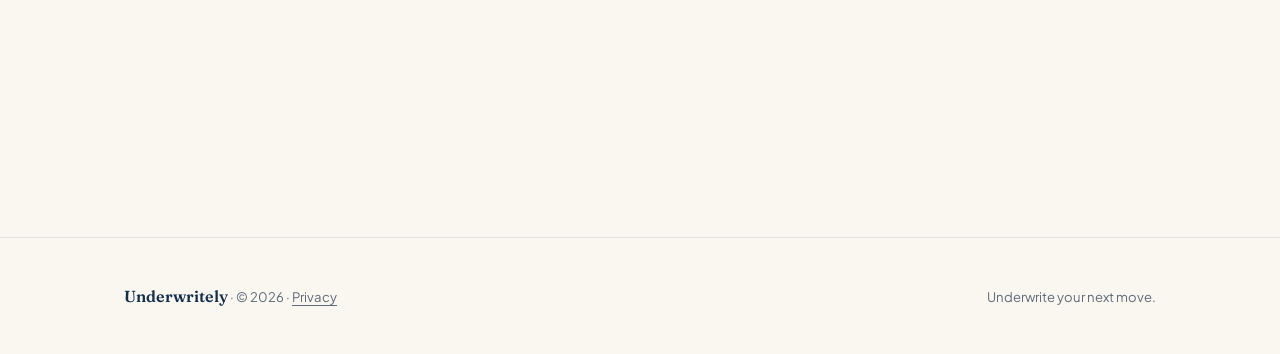
==== commit 9d18a497: "Add SEO guide: World Cup 2026 Airbnb Demand — How to Price Host-City STRs" ====
--- a/index.html
+++ b/index.html
@@ -144,6 +144,11 @@
       <span class="guide-title">Should you buy a World Cup 2026 short-term rental?</span>
       <span class="guide-arrow">→</span>
     </a>
+    <a href="blog/world-cup-2026-airbnb-demand.html">
+      <span class="guide-no">05</span>
+      <span class="guide-title">World Cup 2026 Airbnb demand: how to price host-city STRs</span>
+      <span class="guide-arrow">→</span>
+    </a>
   </div>
 </div></section>
 </main>
